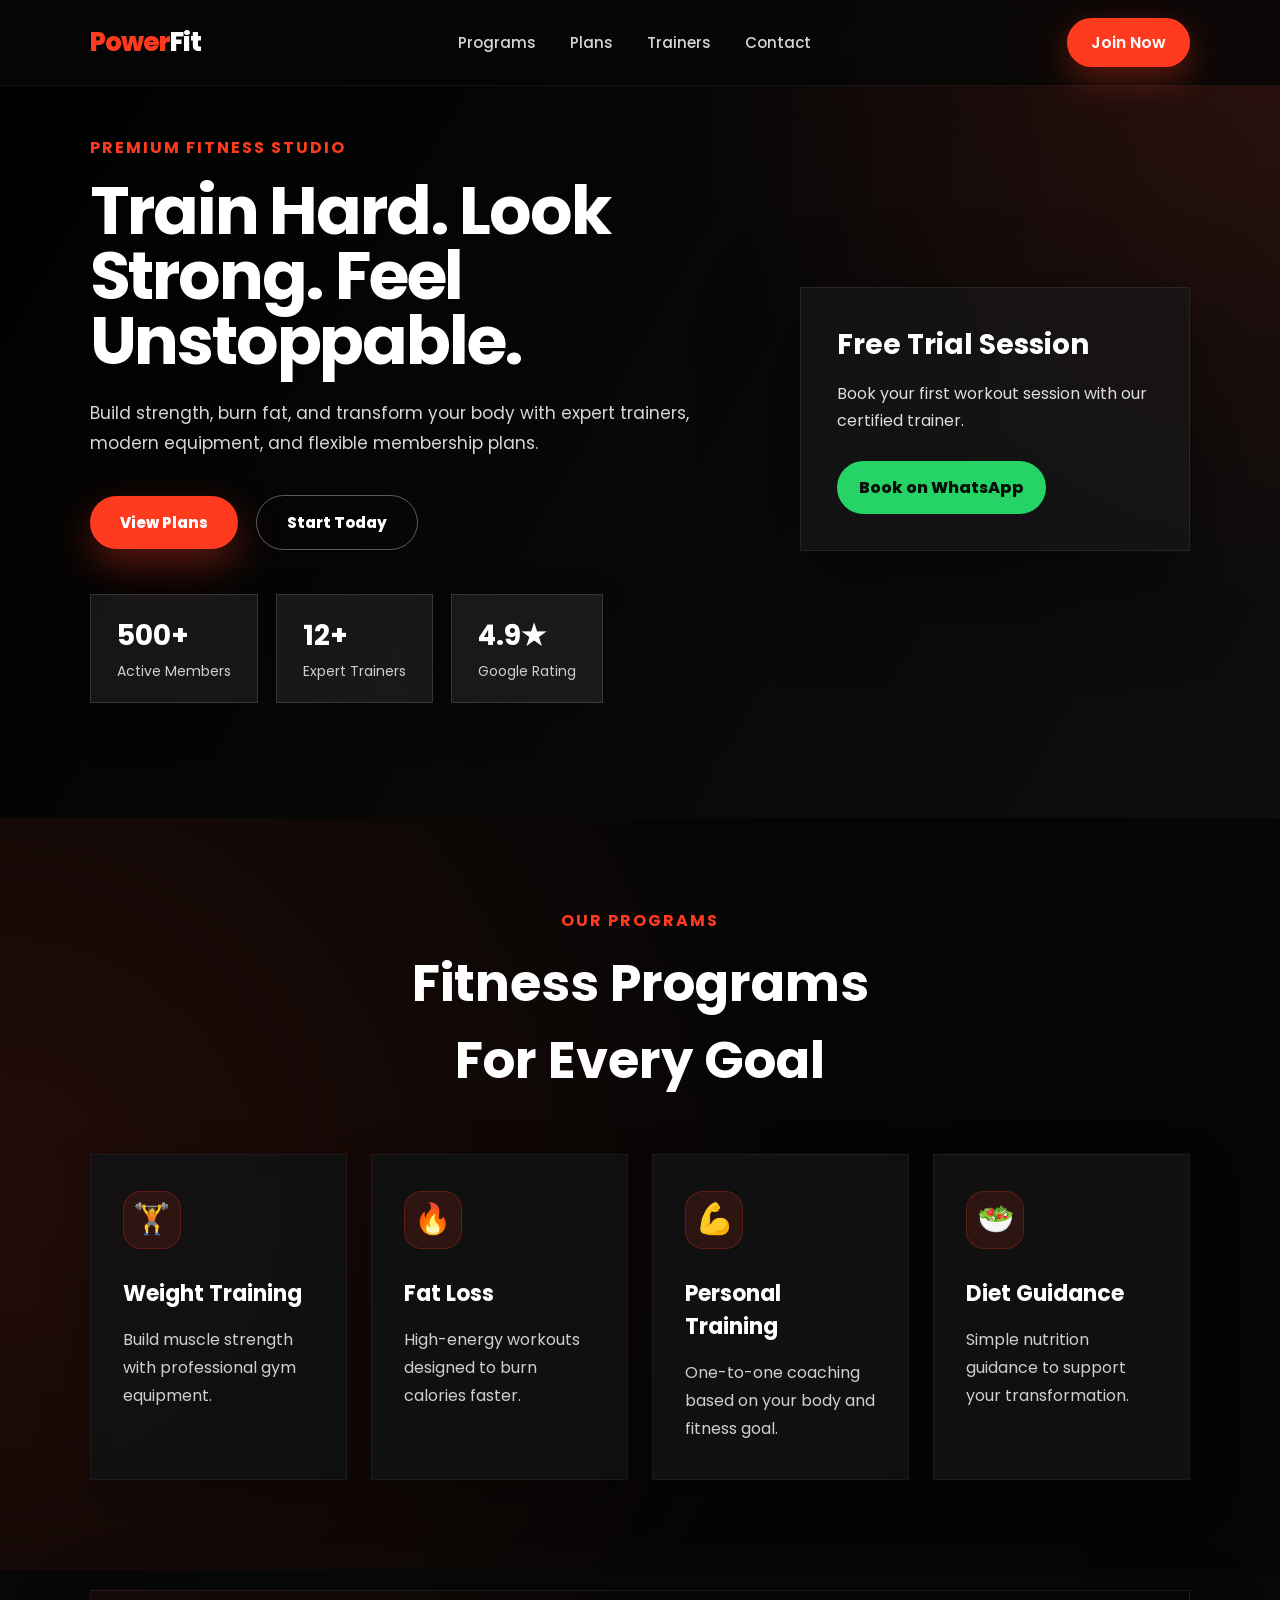
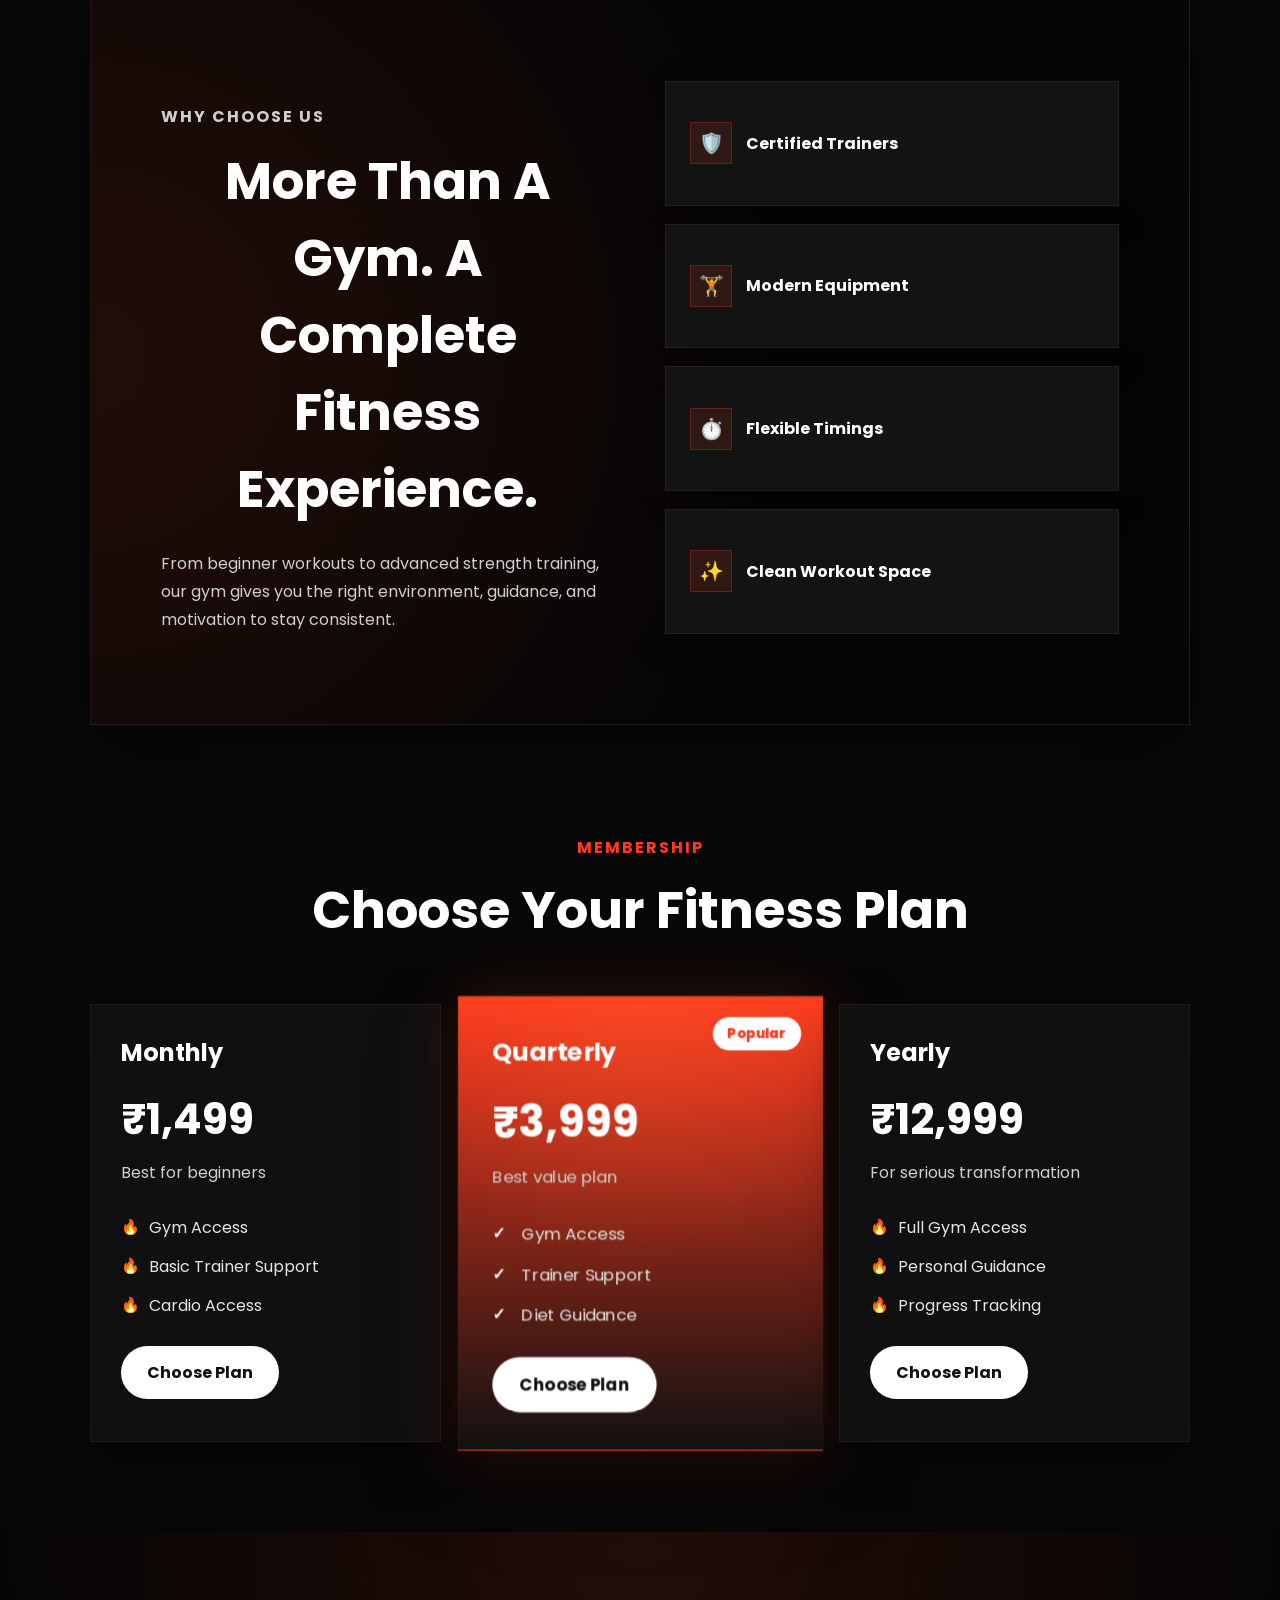
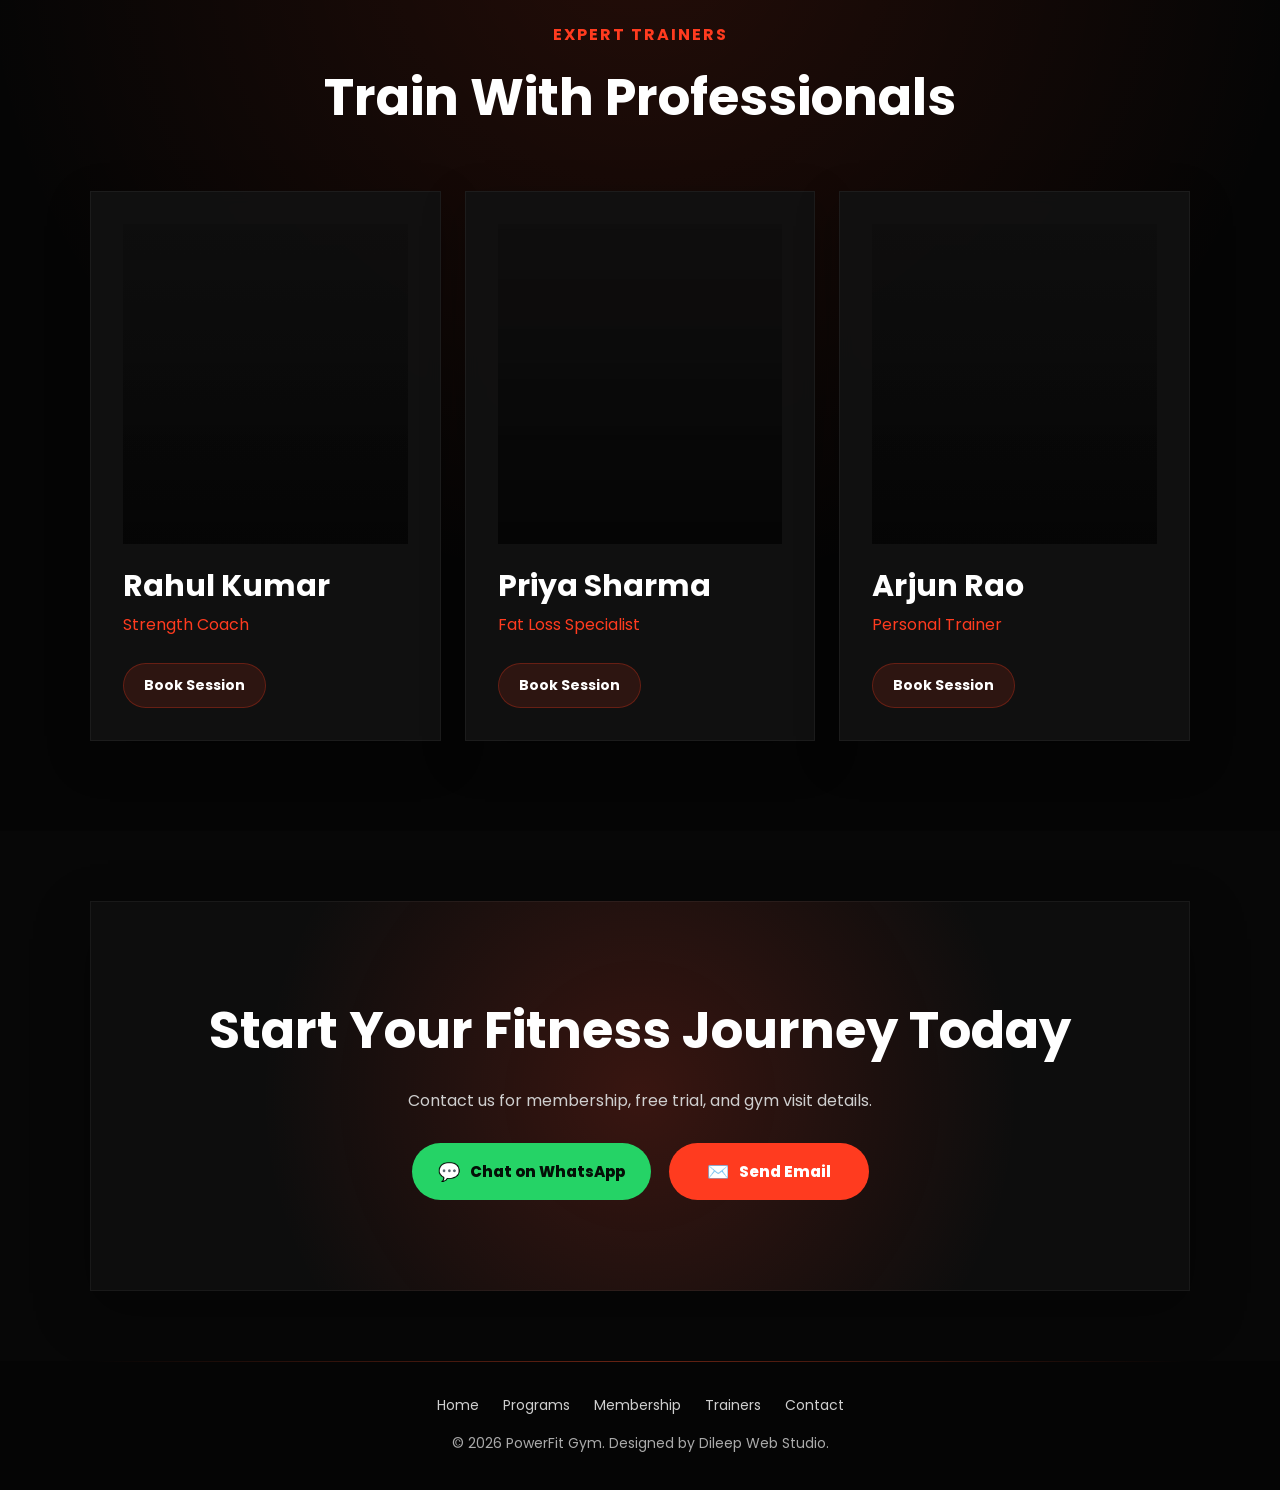
==== gym/index.html @ 2890ca5c "gym website creation" ====
<!DOCTYPE html>
<html lang="en">
<head>
  <meta charset="UTF-8" />
  <meta name="viewport" content="width=device-width, initial-scale=1.0" />
  <title>PowerFit Gym | Premium Fitness Website</title>

  <link rel="stylesheet" href="style.css" />

  <link rel="preconnect" href="https://fonts.googleapis.com">
  <link rel="preconnect" href="https://fonts.gstatic.com" crossorigin>
  <link
    href="https://fonts.googleapis.com/css2?family=Poppins:wght@400;500;600;700;800&display=swap"
    rel="stylesheet"
  />
</head>

<body>

  <!-- NAVBAR -->
  <header class="navbar">
    <a href="#" class="logo">
      <span>Power</span>Fit
    </a>

    <nav class="nav-menu" id="navMenu">
      <a href="#programs">Programs</a>
      <a href="#plans">Plans</a>
      <a href="#trainers">Trainers</a>
      <a href="#contact">Contact</a>
    </nav>

    <a href="#contact" class="nav-btn">Join Now</a>

    <button class="menu-toggle" id="menuToggle">☰</button>
  </header>

  <!-- HERO -->
  <section class="hero">
    <div class="hero-content">
      <p class="hero-tag">Premium Fitness Studio</p>
      <h1>Train Hard. Look Strong. Feel Unstoppable.</h1>
      <p class="hero-text">
        Build strength, burn fat, and transform your body with expert trainers,
        modern equipment, and flexible membership plans.
      </p>

      <div class="hero-buttons">
        <a href="#plans" class="primary-btn">View Plans</a>
        <a href="#contact" class="secondary-btn">Start Today</a>
      </div>

      <div class="hero-stats">
        <div>
          <h3>500+</h3>
          <p>Active Members</p>
        </div>
        <div>
          <h3>12+</h3>
          <p>Expert Trainers</p>
        </div>
        <div>
          <h3>4.9★</h3>
          <p>Google Rating</p>
        </div>
      </div>
    </div>

    <div class="hero-card">
      <h3>Free Trial Session</h3>
      <p>Book your first workout session with our certified trainer.</p>
      <a href="https://wa.me/919999999999?text=Hi%20I%20want%20to%20book%20a%20free%20gym%20trial%20session" target="_blank">
        Book on WhatsApp
      </a>
    </div>
  </section>

  <!-- PROGRAMS -->
  <section class="section programs-section" id="programs">
  <div class="section-heading">
    <p>Our Programs</p>
    <h2>Fitness Programs <span>For Every Goal</span></h2>
  </div>

  <div class="cards-grid">
    <div class="program-card">
      <div class="icon-box">🏋️</div>
      <h3>Weight Training</h3>
      <p>Build muscle strength with professional gym equipment.</p>
    </div>

    <div class="program-card">
      <div class="icon-box">🔥</div>
      <h3>Fat Loss</h3>
      <p>High-energy workouts designed to burn calories faster.</p>
    </div>

    <div class="program-card">
      <div class="icon-box">💪</div>
      <h3>Personal Training</h3>
      <p>One-to-one coaching based on your body and fitness goal.</p>
    </div>

    <div class="program-card">
      <div class="icon-box">🥗</div>
      <h3>Diet Guidance</h3>
      <p>Simple nutrition guidance to support your transformation.</p>
    </div>
  </div>
</section>

  <!-- WHY CHOOSE US -->
<section class="why-section">
  <div>
    <p class="small-title">Why Choose Us</p>
    <h2>More Than A Gym. A Complete Fitness Experience.</h2>
    <p>
      From beginner workouts to advanced strength training, our gym gives you
      the right environment, guidance, and motivation to stay consistent.
    </p>
  </div>

  <div class="why-list">
    <div><span>🛡️</span> Certified Trainers</div>
    <div><span>🏋️</span> Modern Equipment</div>
    <div><span>⏱️</span> Flexible Timings</div>
    <div><span>✨</span> Clean Workout Space</div>
  </div>
</section>

  <!-- PLANS -->
  <section class="section" id="plans">
    <div class="section-heading">
      <p>Membership</p>
      <h2>Choose Your Fitness Plan</h2>
    </div>

    <div class="pricing-grid">
      <div class="price-card">
        <h3>Monthly</h3>
        <h2>₹1,499</h2>
        <p>Best for beginners</p>
        <ul>
          <li>Gym Access</li>
          <li>Basic Trainer Support</li>
          <li>Cardio Access</li>
        </ul>
        <a href="#contact">Choose Plan</a>
      </div>

      <div class="price-card featured">
        <label>Popular</label>
        <h3>Quarterly</h3>
        <h2>₹3,999</h2>
        <p>Best value plan</p>
        <ul>
          <li>Gym Access</li>
          <li>Trainer Support</li>
          <li>Diet Guidance</li>
        </ul>
        <a href="#contact">Choose Plan</a>
      </div>

      <div class="price-card">
        <h3>Yearly</h3>
        <h2>₹12,999</h2>
        <p>For serious transformation</p>
        <ul>
          <li>Full Gym Access</li>
          <li>Personal Guidance</li>
          <li>Progress Tracking</li>
        </ul>
        <a href="#contact">Choose Plan</a>
      </div>
    </div>
  </section>

  <!-- TRAINERS -->
  <section class="section dark-section" id="trainers">
    <div class="section-heading">
      <p>Expert Trainers</p>
      <h2>Train With Professionals</h2>
    </div>

    <div class="trainer-grid">
      <div class="trainer-card">
        <div class="trainer-img"></div>
        <h3>Rahul Kumar</h3>
        <p>Strength Coach</p>
      </div>

      <div class="trainer-card">
        <div class="trainer-img trainer-2"></div>
        <h3>Priya Sharma</h3>
        <p>Fat Loss Specialist</p>
      </div>

      <div class="trainer-card">
        <div class="trainer-img trainer-3"></div>
        <h3>Arjun Rao</h3>
        <p>Personal Trainer</p>
      </div>
    </div>
  </section>

  <!-- CONTACT -->
  <section class="contact-section" id="contact">
    <h2>Start Your Fitness Journey Today</h2>
    <p>Contact us for membership, free trial, and gym visit details.</p>

    <div class="contact-buttons">
      <a class="whatsapp-btn" href="https://wa.me/919999999999?text=Hi%20I%20am%20interested%20in%20your%20gym%20membership" target="_blank">
        Chat on WhatsApp
      </a>

      <a class="email-btn" href="mailto:yourmail@gmail.com?subject=Gym Website Enquiry">
        Send Email
      </a>
    </div>
  </section>

  <!-- FOOTER -->
<footer>
  <div class="footer-links">
    <a href="#">Home</a>
    <a href="#programs">Programs</a>
    <a href="#plans">Membership</a>
    <a href="#trainers">Trainers</a>
    <a href="#contact">Contact</a>
  </div>

  <p>© 2026 PowerFit Gym. Designed by Dileep Web Studio.</p>
</footer>

  <script src="script.js"></script>
</body>
</html>
---- gym/style.css ----
* {
  margin: 0;
  padding: 0;
  box-sizing: border-box;
}

html {
  scroll-behavior: smooth;
}

body {
  font-family: "Poppins", sans-serif;
  background: #070707;
  color: #ffffff;
}

a {
  text-decoration: none;
  color: inherit;
}

.navbar {
  position: fixed;
  top: 0;
  width: 100%;
  z-index: 999;
  padding: 18px 7%;
  display: flex;
  align-items: center;
  justify-content: space-between;
  background: rgba(7, 7, 7, 0.82);
  backdrop-filter: blur(14px);
  border-bottom: 1px solid rgba(255, 255, 255, 0.06);
}

.logo {
  font-size: 26px;
  font-weight: 800;
  letter-spacing: -1px;
}

.logo span {
  color: #ff3b1f;
}

.nav-menu {
  display: flex;
  gap: 34px;
}

.nav-menu a {
  font-size: 15px;
  font-weight: 500;
  color: #d7d7d7;
  transition: 0.3s;
}

.nav-menu a:hover {
  color: #ff3b1f;
}

.nav-btn {
  padding: 12px 24px;
  border-radius: 40px;
  background: #ff3b1f;
  color: white;
  font-weight: 600;
  box-shadow: 0 12px 35px rgba(255, 59, 31, 0.35);
}

.menu-toggle {
  display: none;
  background: none;
  border: none;
  color: white;
  font-size: 28px;
}

/* HERO */
.hero {
  min-height: auto;
  padding: 135px 7% 115px;
  display: grid;
  grid-template-columns: 1.15fr 0.85fr;
  align-items: center;
  gap: 50px;
  background:
    radial-gradient(circle at top right, rgba(255, 59, 31, 0.14), transparent 40%),
    linear-gradient(120deg, rgba(0, 0, 0, 0.96), rgba(15, 15, 15, 0.88)),
    url("https://images.unsplash.com/photo-1534438327276-14e5300c3a48?auto=format&fit=crop&w=1600&q=80");
  background-size: cover;
  background-position: center;
}

.hero-content {
  animation: fadeUp 0.9s ease forwards;
}

.hero-tag {
  color: #ff3b1f;
  text-transform: uppercase;
  letter-spacing: 2px;
  font-weight: 700;
  margin-bottom: 18px;
}

.hero h1 {
  font-size: clamp(42px, 5.2vw, 78px);
  line-height: 0.98;
  max-width: 760px;
  letter-spacing: -2.2px;
}

.hero-text {
  margin-top: 24px;
  max-width: 620px;
  color: #d6d6d6;
  line-height: 1.8;
  font-size: 17px;
}

.hero-buttons {
  margin-top: 36px;
  display: flex;
  align-items: center;
  gap: 18px;
  flex-wrap: wrap;
  animation: slideUp 1s ease forwards;
}

.primary-btn,
.secondary-btn {
  display: inline-flex;
  align-items: center;
  justify-content: center;
  min-width: 145px;
  padding: 15px 30px;
  border-radius: 40px;
  font-weight: 800;
  font-size: 15px;
  transition: 0.35s ease;
}

.primary-btn {
  background: #ff3b1f;
  color: #fff;
  box-shadow: 0 16px 40px rgba(255, 59, 31, 0.35);
}

.secondary-btn {
  background: transparent;
  border: 1px solid rgba(255, 255, 255, 0.34);
  color: #fff;
}

.primary-btn:hover,
.secondary-btn:hover {
  transform: translateY(-4px);
}

.secondary-btn:hover {
  border-color: rgba(255, 59, 31, 0.75);
  color: #ff3b1f;
}

.hero-stats {
  margin-top: 44px;
  display: flex;
  gap: 18px;
  flex-wrap: wrap;
  animation: slideUp 1.15s ease forwards;
}

.hero-stats div {
  padding: 20px 26px;
  min-width: 150px;
  background: rgba(255, 255, 255, 0.075);
  border: 1px solid rgba(255, 255, 255, 0.13);
  box-shadow: 0 18px 45px rgba(0, 0, 0, 0.22);
  transition: 0.4s ease;
}

.hero-stats div:hover {
  transform: translateY(-6px);
  border-color: rgba(255, 59, 31, 0.45);
  box-shadow: 0 24px 70px rgba(255, 59, 31, 0.18);
}

.hero-stats h3 {
  font-size: 28px;
}

.hero-stats p {
  margin-top: 4px;
  color: #cfcfcf;
  font-size: 14px;
}

.hero-card {
  justify-self: end;
  max-width: 390px;
  padding: 36px;
  background: rgba(25, 25, 25, 0.62);
  border: 1px solid rgba(255, 255, 255, 0.08);
  backdrop-filter: blur(16px);
  box-shadow: 0 32px 90px rgba(0, 0, 0, 0.5);
  animation: fadeUp 1.05s ease forwards;
}

.hero-card h3 {
  font-size: 28px;
  margin-bottom: 14px;
}

.hero-card p {
  color: #dddddd;
  line-height: 1.7;
  margin-bottom: 26px;
}

.hero-card a {
  display: inline-block;
  padding: 14px 22px;
  background: #25d366;
  color: #071007;
  font-weight: 800;
  border-radius: 35px;
}

/* COMMON SECTION */
.section {
  padding: 90px 7%;
}

.section-heading {
  text-align: center;
  max-width: 760px;
  margin: 0 auto 55px;
}

.section-heading p,
.small-title {
  color: #ff3b1f;
  text-transform: uppercase;
  letter-spacing: 2px;
  font-weight: 700;
  margin-bottom: 12px;
}

.section-heading h2,
.why-section h2,
.contact-section h2 {
  font-size: clamp(34px, 4vw, 56px);
  max-width: 900px;
  margin: 0 auto;
  text-align: center;
}

.section-heading h2 span {
  display: block;
}

.cards-grid,
.pricing-grid,
.trainer-grid {
  display: grid;
  gap: 24px;
}

/* PROGRAMS */
.programs-section {
  padding-top: 90px;
  padding-bottom: 90px;
  background:
    radial-gradient(circle at left center, rgba(255, 70, 30, 0.12), transparent 60%),
    #050505;
}

.cards-grid {
  grid-template-columns: repeat(4, 1fr);
}

.program-card,
.price-card {
  background: rgba(18, 18, 18, 0.92);
  border: 1px solid rgba(255, 255, 255, 0.05);
  padding: 36px 32px;
  box-shadow: 0 18px 45px rgba(0, 0, 0, 0.32);
  backdrop-filter: blur(10px);
  transition:
    transform 0.4s ease,
    box-shadow 0.4s ease,
    border-color 0.4s ease;
}

.program-card:hover,
.price-card:hover {
  transform: translateY(-10px);
  border-color: rgba(255, 80, 40, 0.3);
  box-shadow: 0 30px 70px rgba(255, 80, 40, 0.18);
}

.icon-box {
  width: 58px;
  height: 58px;
  display: flex;
  align-items: center;
  justify-content: center;
  font-size: 30px;
  margin-bottom: 28px;
  background: rgba(255, 59, 31, 0.12);
  border: 1px solid rgba(255, 59, 31, 0.22);
  border-radius: 18px;
}

.program-card h3 {
  margin-bottom: 16px;
  font-size: 22px;
}

.program-card p,
.price-card p,
.why-section p,
.contact-section p {
  color: #cfcfcf;
  line-height: 1.75;
}

/* WHY CHOOSE US */
.why-section {
  margin: 20px 7%;
  padding: 90px 70px;
  display: grid;
  grid-template-columns: 1fr 1fr;
  gap: 50px;
  background:
    radial-gradient(circle at left center, rgba(255, 70, 30, 0.12), transparent 60%),
    #050505;
  border: 1px solid rgba(255, 255, 255, 0.08);
  box-shadow: 0 25px 70px rgba(0, 0, 0, 0.35);
}

.why-section p {
  margin-top: 22px;
}

.why-list {
  display: grid;
  gap: 18px;
}

.why-list div {
  padding: 22px 24px;
  background: rgba(22, 22, 22, 0.88);
  border: 1px solid rgba(255, 255, 255, 0.06);
  box-shadow: 0 10px 30px rgba(0, 0, 0, 0.25);
  backdrop-filter: blur(8px);
  font-weight: 700;
  display: flex;
  align-items: center;
  gap: 14px;
  transition: all 0.4s ease;
}

.why-list div:hover {
  transform: translateY(-6px);
  border-color: rgba(255, 90, 40, 0.35);
  box-shadow: 0 20px 45px rgba(255, 90, 40, 0.15);
}

.why-list span {
  width: 42px;
  height: 42px;
  min-width: 42px;
  display: inline-flex;
  align-items: center;
  justify-content: center;
  background: rgba(255, 59, 31, 0.12);
  border: 1px solid rgba(255, 59, 31, 0.25);
  font-size: 20px;
}

/* PRICING */
.pricing-grid {
  grid-template-columns: repeat(3, 1fr);
}

.price-card {
  position: relative;
}

.price-card:not(.featured) {
  padding: 30px 30px;
}

.price-card.featured {
  background:
    radial-gradient(circle at top, rgba(255, 90, 40, 0.35), transparent 55%),
    linear-gradient(180deg, #ff3b1f, #111111);
  transform: scale(1.04);
  box-shadow:
    0 0 60px rgba(255, 70, 30, 0.18),
    0 30px 80px rgba(0, 0, 0, 0.42);
}

.price-card.featured:hover {
  transform: translateY(-10px) scale(1.04);
}

.price-card label {
  position: absolute;
  top: 20px;
  right: 20px;
  background: #fff;
  color: #ff3b1f;
  padding: 6px 14px;
  border-radius: 20px;
  font-weight: 800;
  font-size: 13px;
}

.price-card h3 {
  font-size: 24px;
}

.price-card h2 {
  font-size: 42px;
  margin: 18px 0 8px;
}

.price-card ul {
  margin: 28px 0;
  list-style: none;
}

.price-card li {
  position: relative;
  padding-left: 28px;
  margin-bottom: 14px;
  color: #e5e5e5;
}

.price-card li::before {
  content: "🔥";
  position: absolute;
  left: 0;
  top: 0;
  font-size: 15px;
}

.price-card.featured li::before {
  content: "✓";
  color: #ffffff;
  font-weight: 900;
}

.price-card a {
  display: inline-block;
  padding: 14px 26px;
  background: #ffffff;
  color: #111111;
  border-radius: 999px;
  font-weight: 700;
  transition: all 0.35s ease;
}

.price-card a:hover {
  background: #ff5a28;
  color: #ffffff;
  transform: scale(1.03);
}

/* TRAINERS */
.dark-section {
  background:
    radial-gradient(circle at center top, rgba(255, 70, 30, 0.12), transparent 60%),
    #050505;
}

.trainer-grid {
  grid-template-columns: repeat(3, 1fr);
}

.trainer-card {
  background: rgba(18, 18, 18, 0.92);
  border: 1px solid rgba(255, 255, 255, 0.05);
  padding: 32px;
  box-shadow: 0 15px 40px rgba(0, 0, 0, 0.28);
  backdrop-filter: blur(8px);
  transition:
    transform 0.4s ease,
    box-shadow 0.4s ease,
    border-color 0.4s ease;
}

.trainer-card:hover {
  transform: translateY(-8px);
  border-color: rgba(255, 80, 40, 0.3);
  box-shadow: 0 25px 60px rgba(255, 80, 40, 0.12);
}

.trainer-img {
  position: relative;
  overflow: hidden;
  height: 320px;
  background:
    linear-gradient(to top, rgba(0, 0, 0, 0.35), transparent 65%),
    linear-gradient(rgba(0, 0, 0, 0.15), rgba(0, 0, 0, 0.55)),
    url("https://images.unsplash.com/photo-1583454110551-21f2fa2afe61?auto=format&fit=crop&w=900&q=80");
  background-size: cover;
  background-position: center;
  margin-bottom: 24px;
}

.trainer-2 {
  background-image:
    linear-gradient(to top, rgba(0, 0, 0, 0.35), transparent 65%),
    linear-gradient(rgba(0, 0, 0, 0.15), rgba(0, 0, 0, 0.55)),
    url("https://images.unsplash.com/photo-1609899464726-209befaac5bd?auto=format&fit=crop&w=900&q=80");
}

.trainer-3 {
  background-image:
    linear-gradient(to top, rgba(0, 0, 0, 0.35), transparent 65%),
    linear-gradient(rgba(0, 0, 0, 0.15), rgba(0, 0, 0, 0.55)),
    url("https://images.unsplash.com/photo-1567013127542-490d757e51fc?auto=format&fit=crop&w=900&q=80");
}

.trainer-card h3 {
  font-size: 30px;
  line-height: 1.2;
}

.trainer-card p {
  color: #ff3b1f;
  margin-top: 8px;
  margin-bottom: 20px;
}

.trainer-card::after {
  content: "Book Session";
  display: inline-flex;
  margin-top: 6px;
  padding: 11px 20px;
  border-radius: 999px;
  background: rgba(255, 59, 31, 0.12);
  border: 1px solid rgba(255, 59, 31, 0.28);
  color: #ffffff;
  font-size: 14px;
  font-weight: 700;
  transition: all 0.35s ease;
}

.trainer-card:hover::after {
  background: #ff5a28;
  border-color: #ff5a28;
  transform: scale(1.03);
}

/* CONTACT */
.contact-section {
  margin: 70px 7%;
  padding: 90px 20px;
  background:
    radial-gradient(circle, rgba(255, 59, 31, 0.18), transparent 65%),
    rgba(15, 15, 15, 0.92);
  border: 1px solid rgba(255, 255, 255, 0.05);
  box-shadow: 0 20px 50px rgba(0, 0, 0, 0.35);
  backdrop-filter: blur(10px);
}

.contact-section p {
  margin: 18px auto 28px;
  max-width: 620px;
  text-align: center;
}

.contact-buttons {
  display: flex;
  justify-content: center;
  gap: 18px;
  flex-wrap: wrap;
}

.whatsapp-btn,
.email-btn {
  display: inline-flex;
  align-items: center;
  justify-content: center;
  gap: 10px;
  min-width: 200px;
    padding: 15px 26px;
  font-size: 15px;

  border-radius: 999px;
  font-weight: 800;
  transition:
    transform 0.35s ease,
    box-shadow 0.35s ease,
    background 0.35s ease;
}
.whatsapp-btn::before {
  content: "💬";
  font-size: 18px;
}

.whatsapp-btn {
  background: #25d366;
  color: #041007;
}

.email-btn {
  background: #ff3b1f;
  color: white;
}
.email-btn::before {
  content: "✉️";
  font-size: 18px;
}
.whatsapp-btn:hover {
  transform: translateY(-4px);
  box-shadow: 0 15px 35px rgba(37, 211, 102, 0.25);
}
.email-btn:hover {
  background: #ff5a28;
  transform: translateY(-4px);
  box-shadow: 0 15px 35px rgba(255, 80, 40, 0.22);
}

.whatsapp-btn:hover {
  transform: translateY(-4px);
}

footer {
  position: relative;
  padding: 34px 7%;
  text-align: center;
  color: #aaa;
  background: #050505;
  border-top: none;
}

footer::before {
  content: "";
  position: absolute;
  top: 0;
  left: 7%;
  right: 7%;
  height: 1px;
  background: linear-gradient(
    90deg,
    transparent,
    rgba(255, 80, 40, 0.4),
    transparent
  );
}
footer p {
  font-size: 14px;
  line-height: 1.7;
}
.footer-links {
  display: flex;
  justify-content: center;
  gap: 24px;
  flex-wrap: wrap;
  margin-bottom: 16px;
}

.footer-links a {
  font-size: 14px;
  color: #cfcfcf;
  transition: 0.3s ease;
}

.footer-links a:hover {
  color: #ff5a28;
}

/* TABLET */
@media (max-width: 992px) {
  .hero {
    grid-template-columns: 1fr;
  }

  .hero-card {
    justify-self: start;
  }

  .cards-grid {
    grid-template-columns: repeat(2, 1fr);
  }

  .pricing-grid,
  .trainer-grid,
  .why-section {
    grid-template-columns: 1fr;
  }

  .price-card.featured {
    transform: none;
  }

  .price-card.featured:hover {
    transform: translateY(-10px);
  }
}

/* MOBILE */
@media (max-width: 768px) {
  .navbar {
    padding: 16px 5%;
  }

  .nav-menu {
    position: absolute;
    top: 70px;
    left: 5%;
    right: 5%;
    display: none;
    flex-direction: column;
    gap: 0;
    background: #111;
    border: 1px solid rgba(255, 255, 255, 0.12);
  }
  .whatsapp-btn,
  .email-btn {
    width: 100%;
  }

  footer {
    padding: 30px 5%;
  }
  .footer-links {
    gap: 16px;
  }

  footer::before {
    left: 5%;
    right: 5%;
  }

  .nav-menu.active {
    display: flex;
  }

  .nav-menu a {
    padding: 16px;
    border-bottom: 1px solid rgba(255, 255, 255, 0.08);
  }

  .nav-btn {
    display: none;
  }

  .menu-toggle {
    display: block;
  }

  .hero {
    padding: 115px 5% 85px;
  }

  .hero h1 {
    font-size: 40px;
    line-height: 1.03;
    letter-spacing: -1.3px;
  }

  .hero-buttons {
    gap: 14px;
  }

  .primary-btn,
  .secondary-btn {
    width: 100%;
  }

  .hero-card {
    padding: 28px;
  }

  .hero-text {
    font-size: 16px;
  }

  .hero-stats {
    display: grid;
    grid-template-columns: 1fr;
  }

  .section {
    padding: 70px 5%;
  }

  .cards-grid,
  .pricing-grid,
  .trainer-grid {
    grid-template-columns: 1fr;
  }

  .why-section,
  .contact-section {
    margin: 45px 5%;
    padding: 70px 22px;
  }


  .trainer-card {
    padding: 26px;
  }

  .trainer-card h3 {
    font-size: 26px;
  }

  .trainer-img {
    height: 260px;
  }
  
}

@keyframes fadeUp {
  from {
    opacity: 0;
    transform: translateY(26px);
  }

  to {
    opacity: 1;
    transform: translateY(0);
  }
}

@keyframes slideUp {
  from {
    opacity: 0;
    transform: translateY(18px);
  }

  to {
    opacity: 1;
    transform: translateY(0);
  }
}
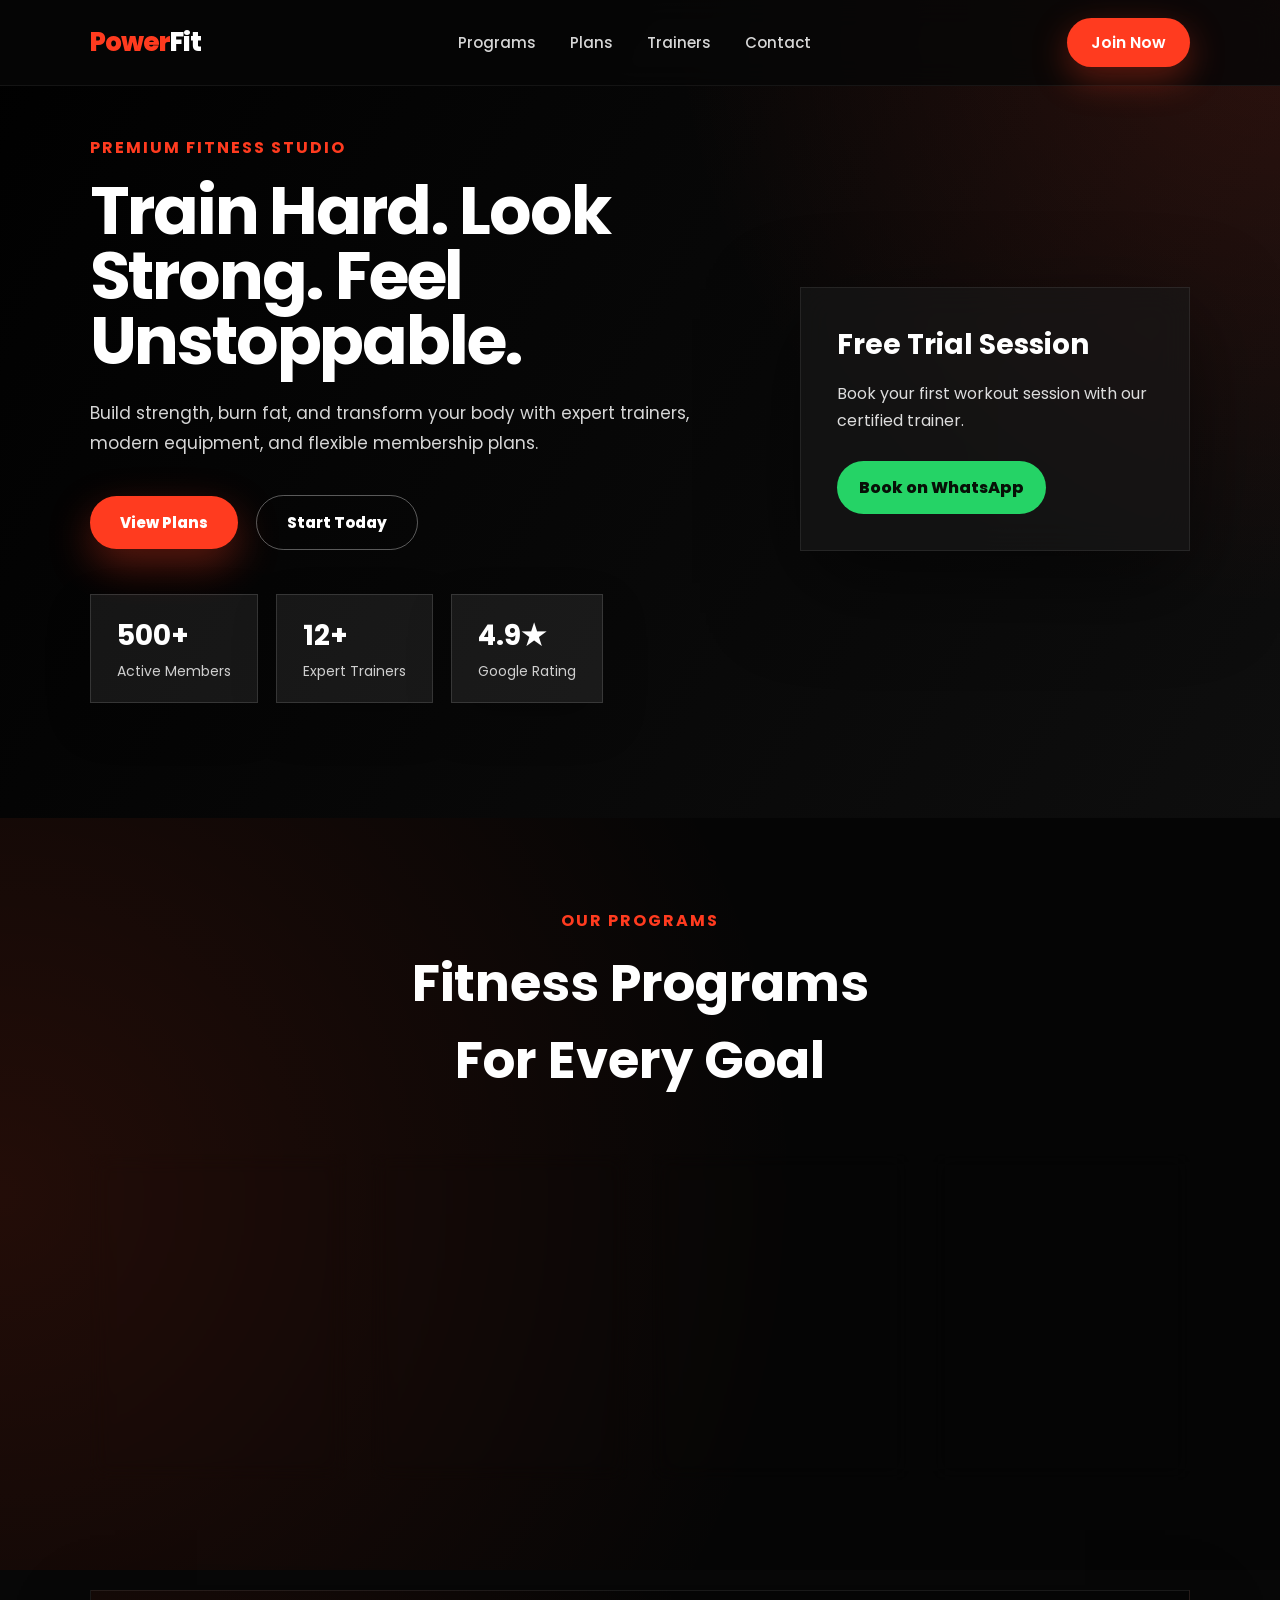
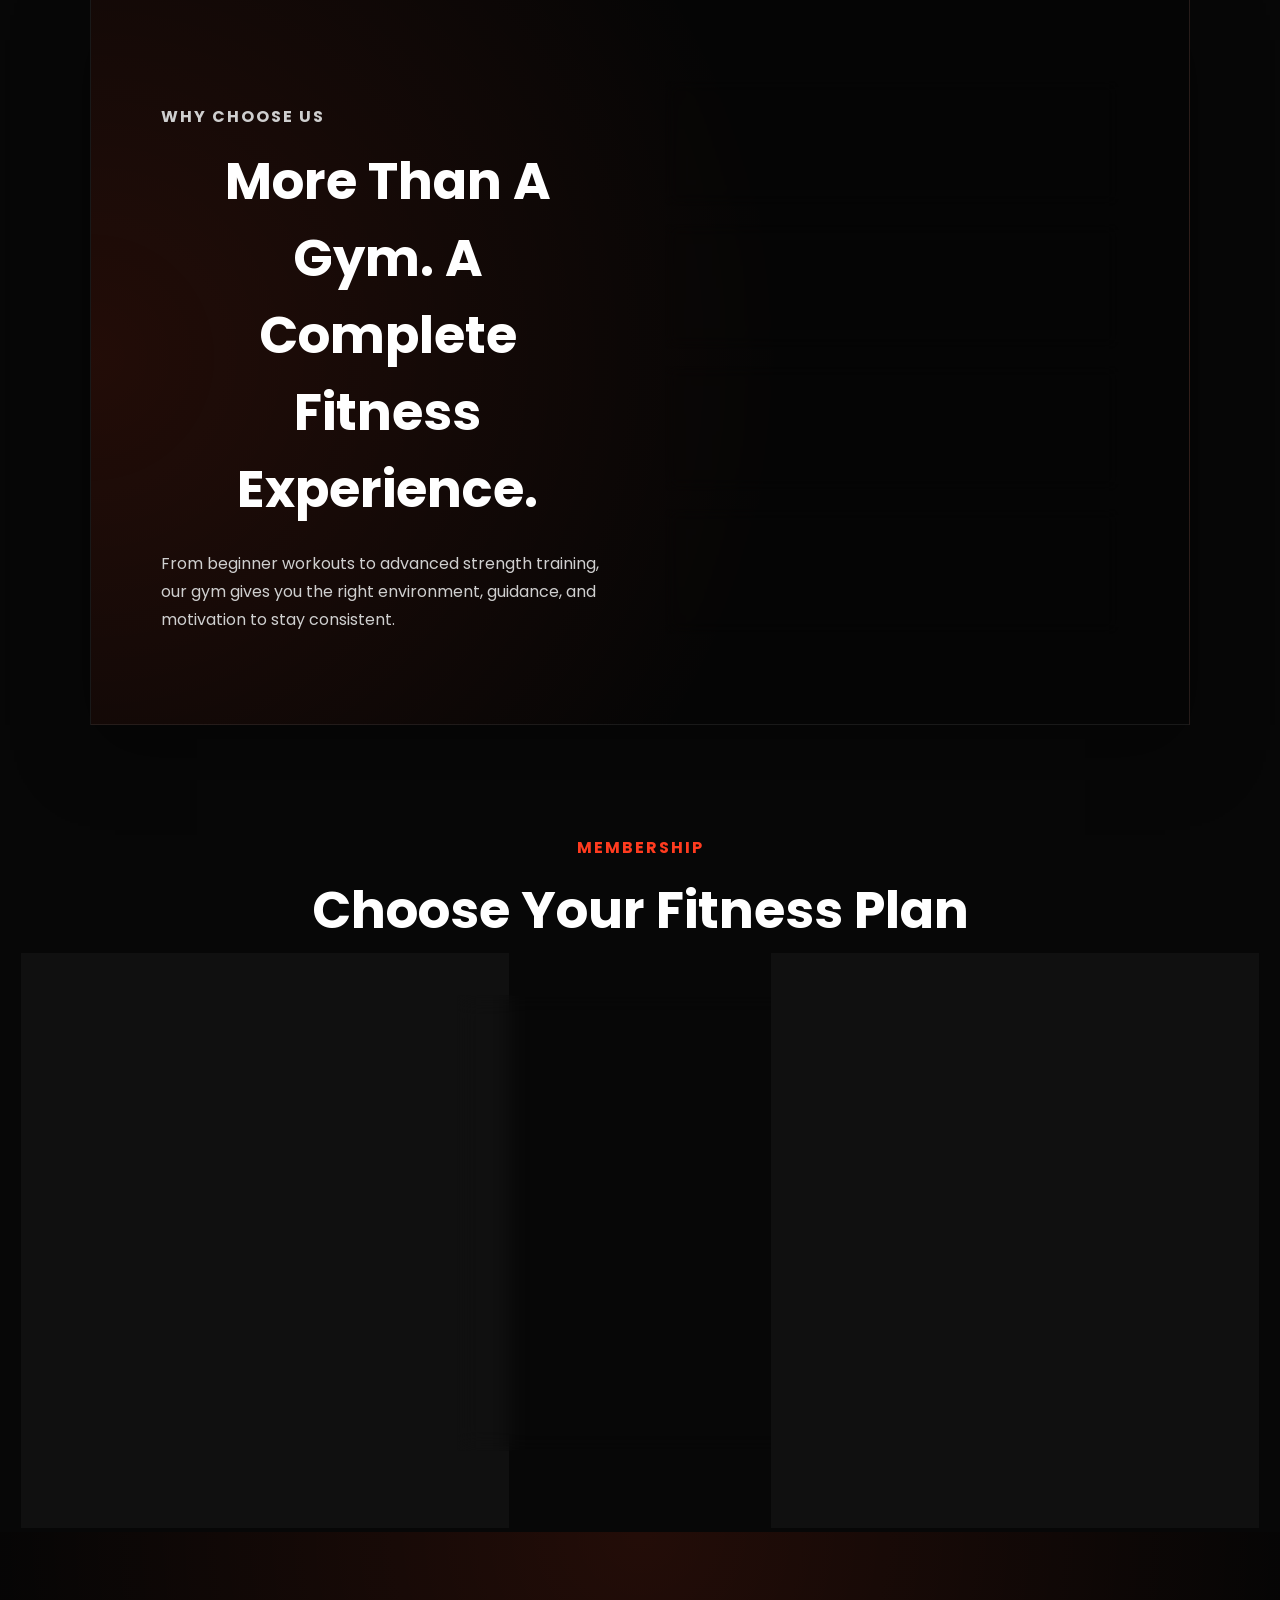
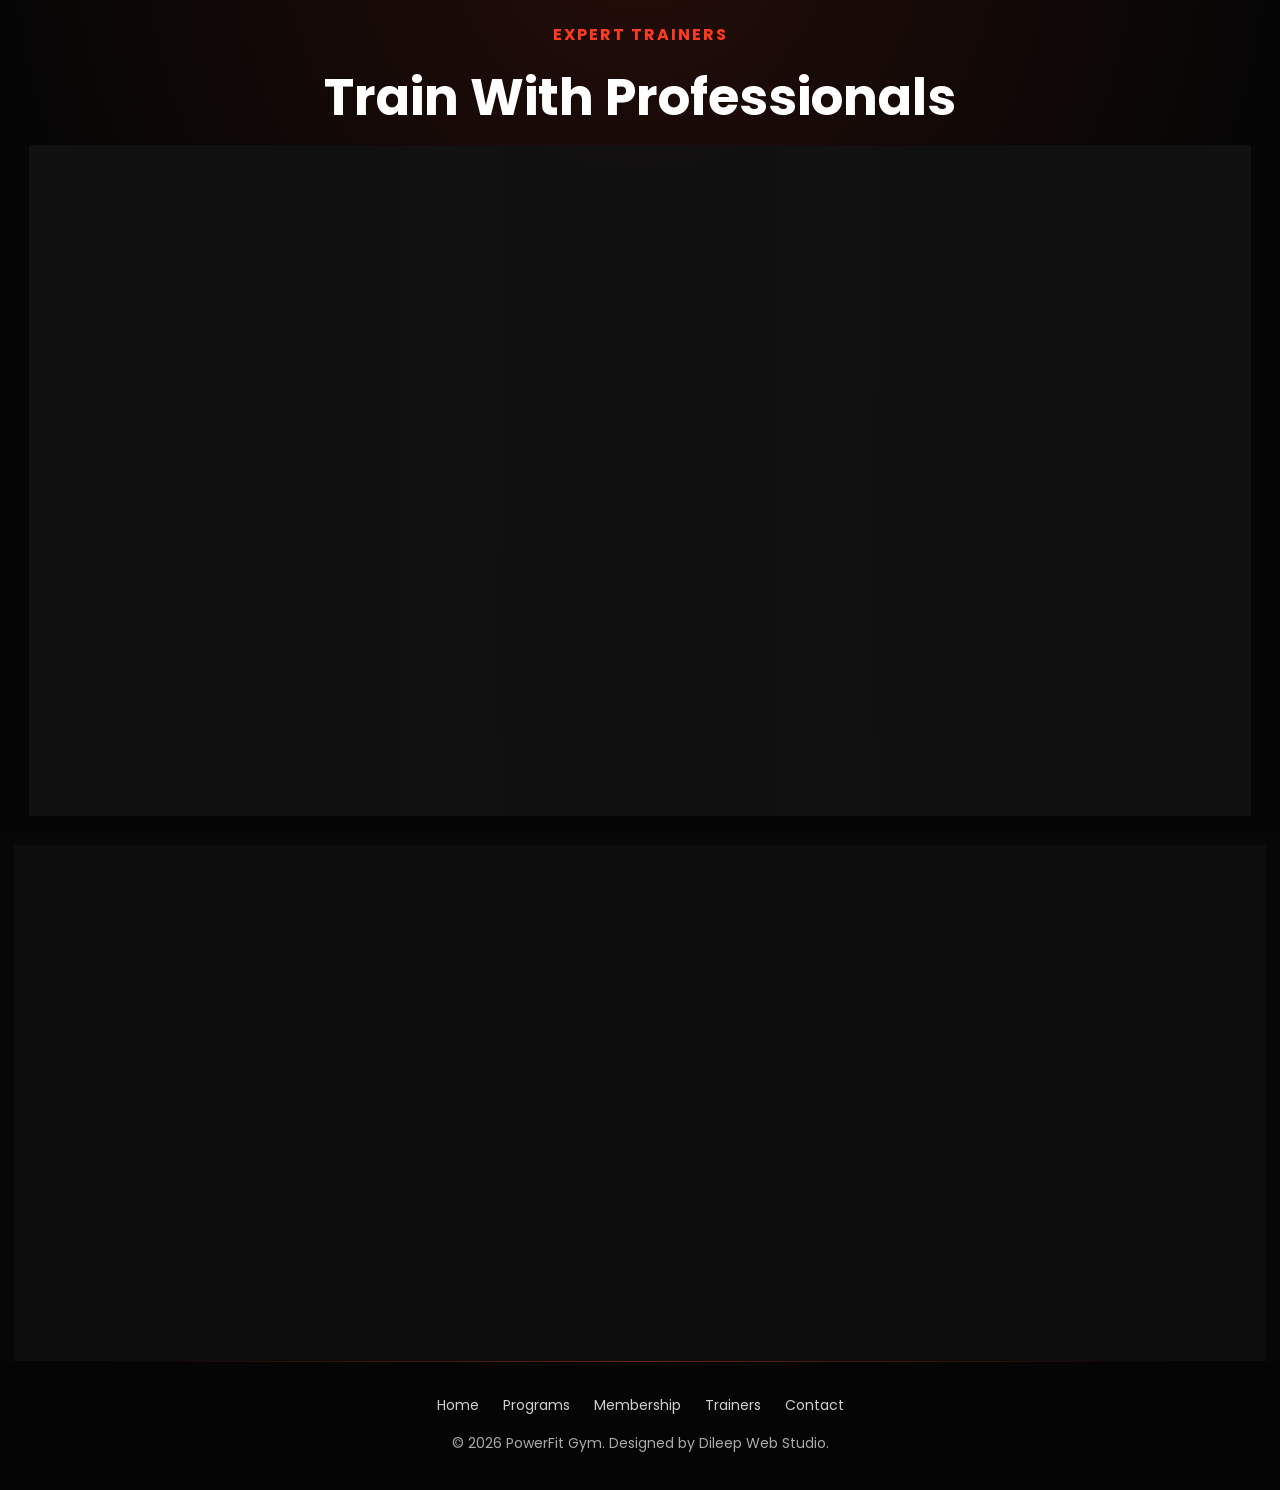
==== commit d486ab23: "logo png changes" ====
--- a/gym/index.html
+++ b/gym/index.html
@@ -4,7 +4,11 @@
   <meta charset="UTF-8" />
   <meta name="viewport" content="width=device-width, initial-scale=1.0" />
   <title>PowerFit Gym | Premium Fitness Website</title>
-
+<link rel="icon" type="image/png"
+href="/common/assets/logo.png">
+
+<link rel="apple-touch-icon"
+href="/common/assets/logo.png">
   <link rel="stylesheet" href="style.css" />
 
   <link rel="preconnect" href="https://fonts.googleapis.com">
@@ -209,11 +213,11 @@
     <p>Contact us for membership, free trial, and gym visit details.</p>
 
     <div class="contact-buttons">
-      <a class="whatsapp-btn" href="https://wa.me/919999999999?text=Hi%20I%20am%20interested%20in%20your%20gym%20membership" target="_blank">
+      <a class="whatsapp-btn" href="https://wa.me/917349753030?text=Hi%20I%20am%20interested%20in%20your%20gym%20membership" target="_blank">
         Chat on WhatsApp
       </a>
 
-      <a class="email-btn" href="mailto:yourmail@gmail.com?subject=Gym Website Enquiry">
+      <a class="email-btn" href="mailto:dileepwebstudio@gmail.com?subject=Gym Website Enquiry">
         Send Email
       </a>
     </div>
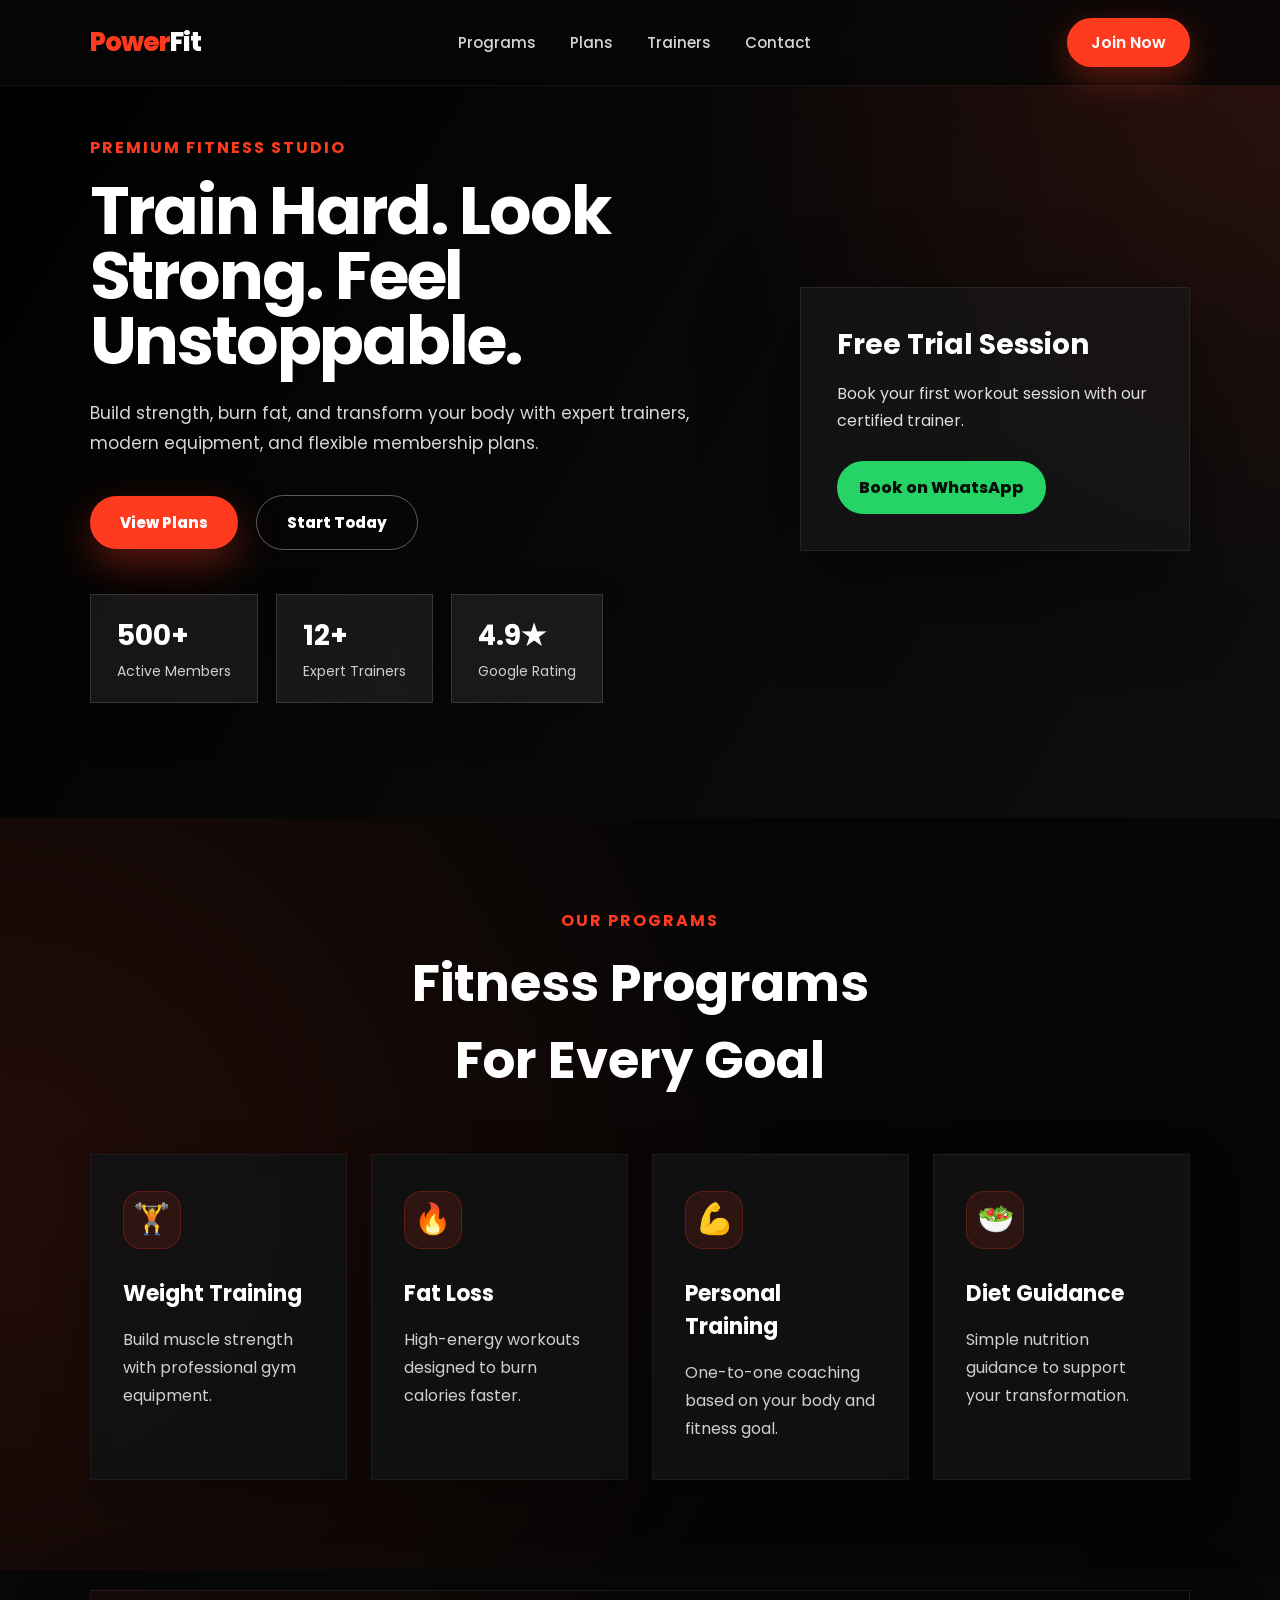
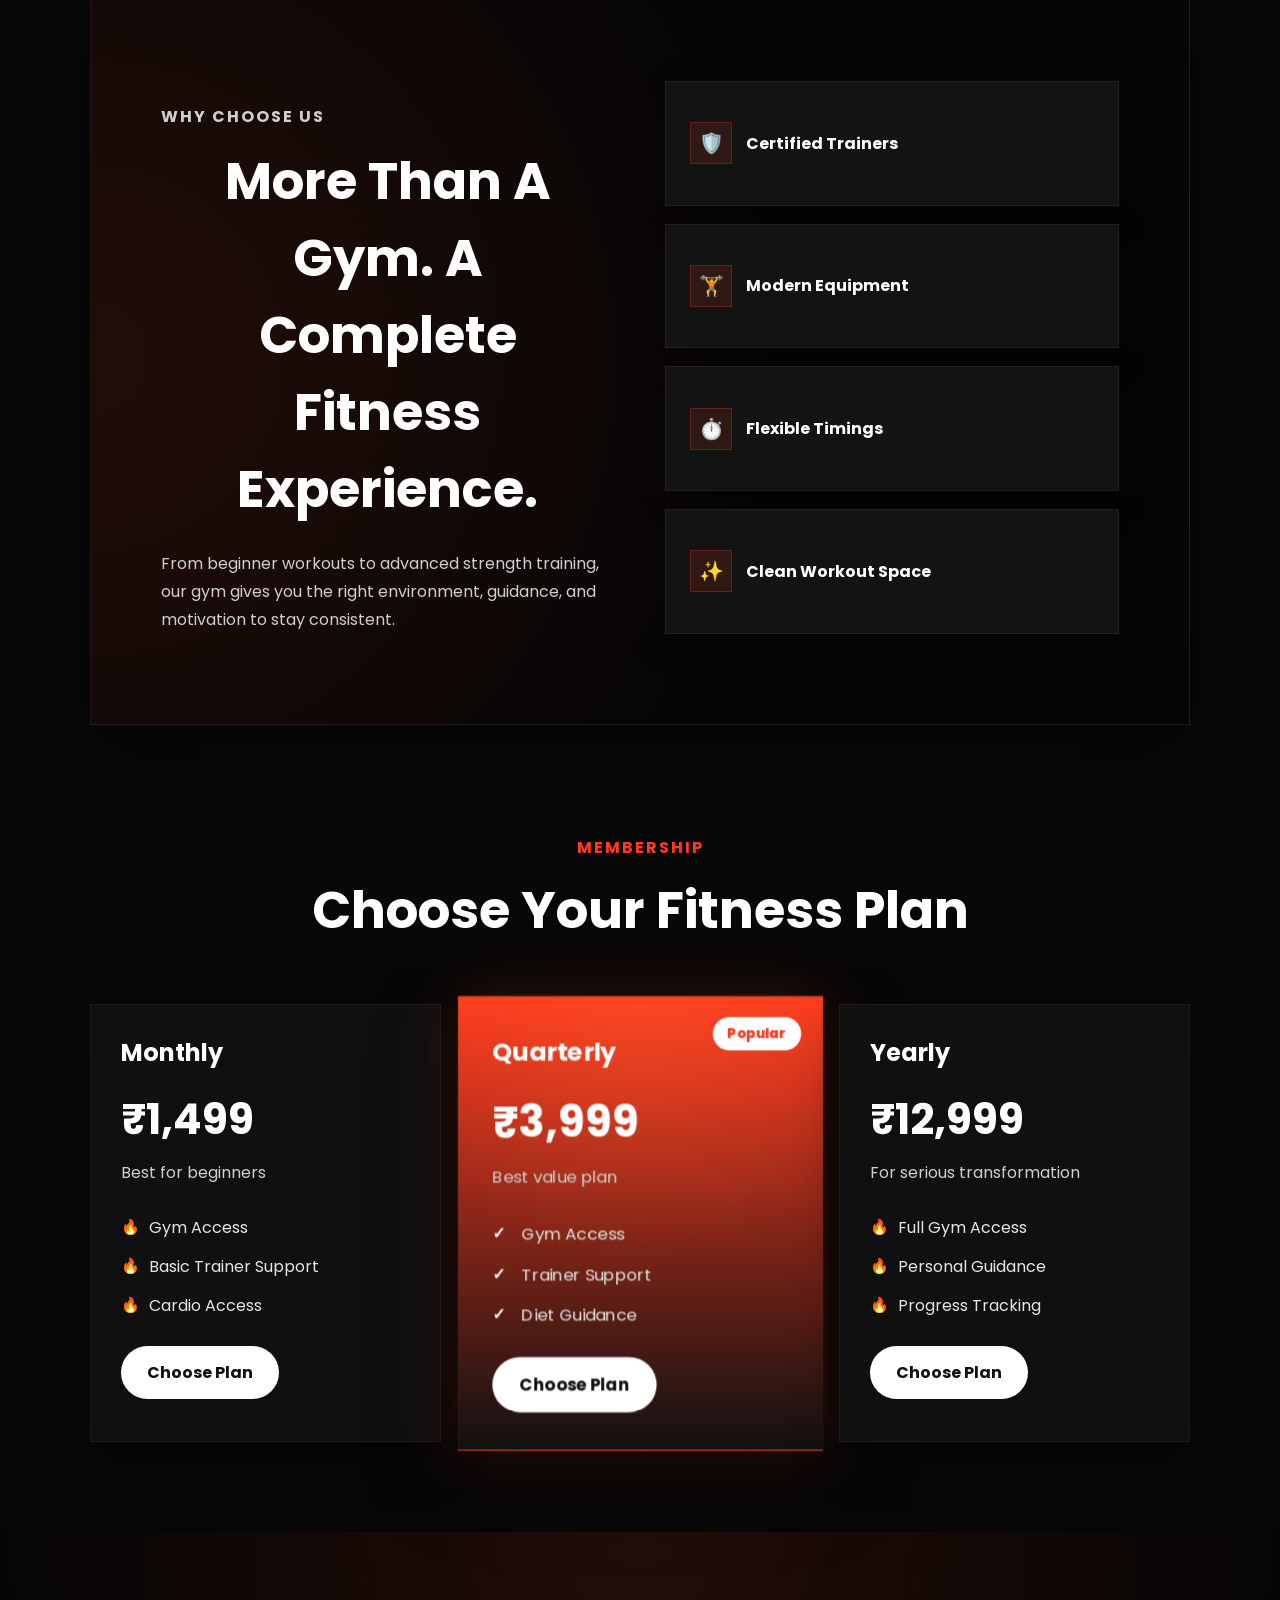
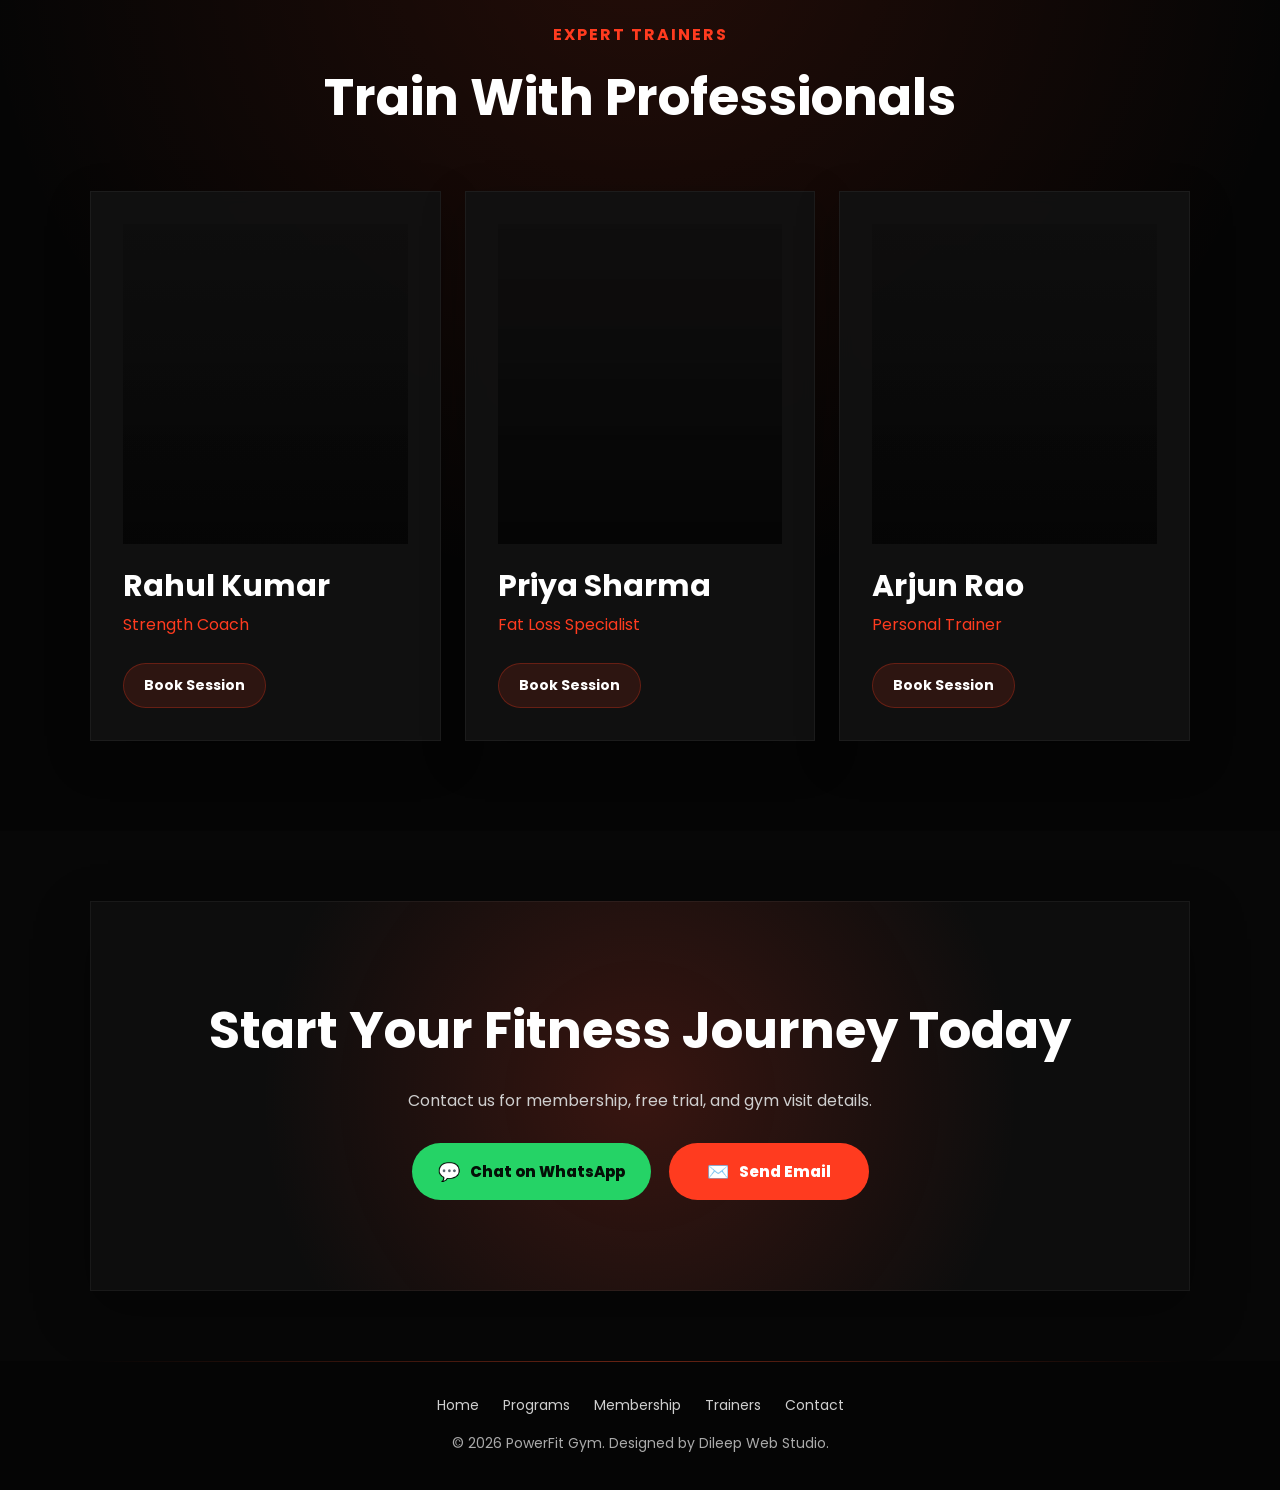
==== commit 0b1a8732: "ecommerce" ====
--- a/gym/index.html
+++ b/gym/index.html
@@ -73,7 +73,7 @@
     <div class="hero-card">
       <h3>Free Trial Session</h3>
       <p>Book your first workout session with our certified trainer.</p>
-      <a href="https://wa.me/919999999999?text=Hi%20I%20want%20to%20book%20a%20free%20gym%20trial%20session" target="_blank">
+      <a href="https://wa.me/917349753030?text=Hi%20I%20want%20to%20book%20a%20free%20gym%20trial%20session" target="_blank">
         Book on WhatsApp
       </a>
     </div>
